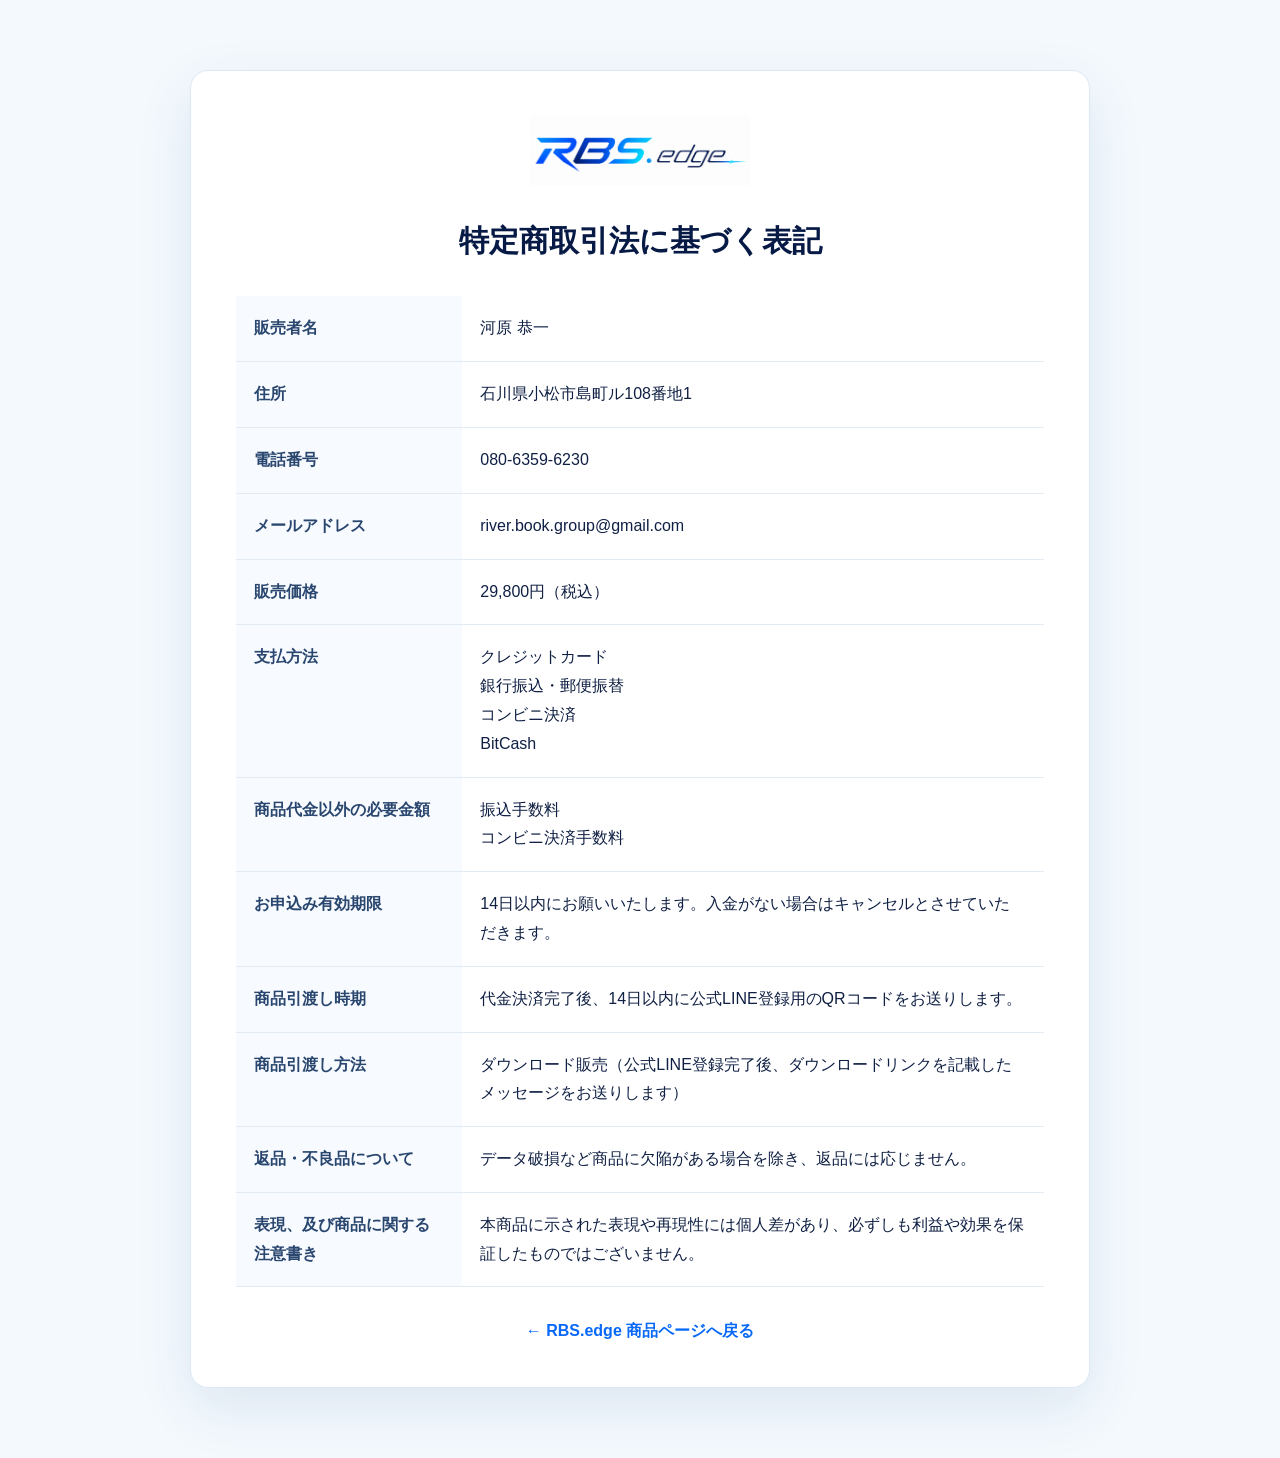
==== legal.html @ 84b14c0c "Add RBS.edge landing page" ====
<!doctype html>
<html lang="ja">
<head>
  <meta charset="UTF-8">
  <meta name="viewport" content="width=device-width, initial-scale=1.0">
  <meta name="robots" content="noindex">
  <title>特定商取引法に基づく表記 | RBS.edge</title>
  <link rel="icon" href="assets/logo.png" type="image/png">
  <link rel="stylesheet" href="styles.css">
  <style>
    .legal-page{min-height:100vh;padding:70px 20px;background:#f4f9fe}
    .legal-wrap{width:min(900px,100%);margin:auto;padding:45px;border:1px solid #dce8f4;border-radius:18px;background:#fff;box-shadow:0 20px 55px rgba(20,65,120,.1)}
    .legal-logo{width:220px;margin:0 auto 35px}
    .legal-wrap h1{margin:0 0 34px;color:#071a46;font-size:30px;text-align:center}
    .legal-table{width:100%;border-collapse:collapse;font-size:16px;line-height:1.8}
    .legal-table th,.legal-table td{padding:18px;border-bottom:1px solid #e2ebf4;text-align:left;vertical-align:top}
    .legal-table th{width:28%;color:#29466f;background:#f7fafe}
    .legal-back{display:flex;justify-content:center;margin-top:34px;color:#0868f7;font-size:16px;font-weight:700}
    @media(max-width:640px){.legal-page{padding:25px 12px}.legal-wrap{padding:28px 15px}.legal-table th,.legal-table td{display:block;width:100%;padding:12px}.legal-table td{padding-bottom:20px}.legal-wrap h1{font-size:23px}}
  </style>
</head>
<body>
  <main class="legal-page">
    <div class="legal-wrap">
      <img class="legal-logo" src="assets/logo.png" alt="RBS.edge">
      <h1>特定商取引法に基づく表記</h1>
      <table class="legal-table">
        <tbody>
          <tr><th>販売者名</th><td>河原 恭一</td></tr>
          <tr><th>住所</th><td>石川県小松市島町ル108番地1</td></tr>
          <tr><th>電話番号</th><td>080-6359-6230</td></tr>
          <tr><th>メールアドレス</th><td><a href="mailto:river.book.group@gmail.com">river.book.group@gmail.com</a></td></tr>
          <tr><th>販売価格</th><td>29,800円（税込）</td></tr>
          <tr><th>支払方法</th><td>クレジットカード<br>銀行振込・郵便振替<br>コンビニ決済<br>BitCash</td></tr>
          <tr><th>商品代金以外の必要金額</th><td>振込手数料<br>コンビニ決済手数料</td></tr>
          <tr><th>お申込み有効期限</th><td>14日以内にお願いいたします。入金がない場合はキャンセルとさせていただきます。</td></tr>
          <tr><th>商品引渡し時期</th><td>代金決済完了後、14日以内に公式LINE登録用のQRコードをお送りします。</td></tr>
          <tr><th>商品引渡し方法</th><td>ダウンロード販売（公式LINE登録完了後、ダウンロードリンクを記載したメッセージをお送りします）</td></tr>
          <tr><th>返品・不良品について</th><td>データ破損など商品に欠陥がある場合を除き、返品には応じません。</td></tr>
          <tr><th>表現、及び商品に関する注意書き</th><td>本商品に示された表現や再現性には個人差があり、必ずしも利益や効果を保証したものではございません。</td></tr>
        </tbody>
      </table>
      <a class="legal-back" href="index.html">← RBS.edge 商品ページへ戻る</a>
    </div>
  </main>
</body>
</html>
---- styles.css ----
:root {
  --blue: #0868f7;
  --blue-dark: #0446d8;
  --cyan: #0ad3e8;
  --navy: #071a46;
  --navy-2: #0b2556;
  --ink: #102044;
  --muted: #64718c;
  --pale: #eef7ff;
  --line: #dce9f6;
  --green: #16c98d;
  --white: #fff;
  --shadow: 0 20px 60px rgba(22, 67, 126, .12);
}

* { box-sizing: border-box; }
html { scroll-behavior: smooth; }
body {
  margin: 0;
  color: var(--ink);
  background: #fff;
  font-family: "Noto Sans JP", "Yu Gothic", "Hiragino Kaku Gothic ProN", Arial, sans-serif;
  -webkit-font-smoothing: antialiased;
}
img { display: block; max-width: 100%; }
a { color: inherit; text-decoration: none; }
svg { fill: none; stroke: currentColor; stroke-linecap: round; stroke-linejoin: round; stroke-width: 1.8; }

.site-header {
  position: absolute;
  z-index: 20;
  top: 0;
  left: 50%;
  width: min(1180px, calc(100% - 48px));
  height: 90px;
  display: flex;
  align-items: center;
  transform: translateX(-50%);
  border-bottom: 1px solid rgba(30, 80, 145, .12);
}
.header-logo img { width: 174px; mix-blend-mode: multiply; }
.header-nav { display: flex; gap: 34px; margin-left: auto; margin-right: 32px; }
.header-nav a { color: #32496e; font-size: 16px; font-weight: 700; letter-spacing: .04em; }
.header-nav a:hover { color: var(--blue); }

.button {
  display: inline-flex;
  align-items: center;
  justify-content: center;
  gap: 18px;
  border-radius: 999px;
  font-weight: 800;
  letter-spacing: .02em;
  transition: transform .2s ease, box-shadow .2s ease, background .2s ease;
}
.button:hover { transform: translateY(-2px); }
.button-small {
  min-width: 128px;
  min-height: 44px;
  padding: 0 22px;
  color: #fff;
  background: linear-gradient(110deg, var(--blue-dark), #0798ff);
  box-shadow: 0 8px 20px rgba(8, 104, 247, .22);
  font-size: 16px;
}
.button-primary {
  color: #fff;
  background: linear-gradient(110deg, #0553ed, #08a8f7);
  box-shadow: 0 16px 36px rgba(5, 99, 239, .28);
}
.button-primary:hover { box-shadow: 0 20px 44px rgba(5, 99, 239, .38); }
.button svg { width: 22px; stroke-width: 2.5; }

.hero {
  position: relative;
  min-height: 920px;
  overflow: hidden;
  display: grid;
  place-items: center;
  padding: 130px 24px 100px;
  background:
    radial-gradient(circle at 18% 18%, rgba(0, 195, 255, .1), transparent 28%),
    radial-gradient(circle at 85% 26%, rgba(0, 109, 255, .11), transparent 30%),
    linear-gradient(145deg, #fff 18%, #f5fbff 62%, #eaf7ff);
}
.hero::before {
  content: "";
  position: absolute;
  inset: auto -10% -220px;
  height: 390px;
  background: #fff;
  border-radius: 50% 50% 0 0;
}
.chart-grid {
  position: absolute;
  inset: 90px 0 0;
  opacity: .32;
  background-image:
    linear-gradient(rgba(36, 129, 229, .08) 1px, transparent 1px),
    linear-gradient(90deg, rgba(36, 129, 229, .08) 1px, transparent 1px);
  background-size: 68px 68px;
  mask-image: linear-gradient(to bottom, transparent, #000 30%, transparent 85%);
}
.hero-chart { position: absolute; left: 0; bottom: 165px; width: 100%; height: 330px; stroke-width: 3; }
.chart-line { stroke: url(#chartLine); }
.chart-area { fill: url(#chartArea); stroke: none; }
.hero-content { position: relative; z-index: 2; width: min(100%, 980px); text-align: center; }
.eyebrow {
  display: inline-flex;
  align-items: center;
  gap: 12px;
  margin-bottom: 19px;
  color: var(--blue);
  font-size: 16px;
  font-weight: 800;
  letter-spacing: .16em;
}
.eyebrow span { width: 34px; height: 2px; background: var(--cyan); }
.hero-logo { width: min(610px, 84vw); margin: 0 auto 20px; mix-blend-mode: multiply; }
.hero h1 {
  margin: 0;
  color: var(--navy);
  font-size: clamp(36px, 5vw, 68px);
  line-height: 1.28;
  letter-spacing: -.055em;
}
.hero h1 span {
  display: block;
  margin-bottom: 10px;
  color: #19447d;
  font-size: .48em;
  letter-spacing: .04em;
}
.hero-lead {
  margin: 25px 0 30px;
  color: #61718d;
  font-size: 20px;
  line-height: 2;
}
.hero-lead strong { display: block; color: #263b61; font-size: 22px; }
.hero-lead i { padding: 0 6px; color: var(--blue); font-style: normal; }
.button-hero { min-width: 390px; min-height: 72px; padding: 0 36px; font-size: 20px; }
.hero-notes { display: flex; justify-content: center; gap: 0; margin-top: 28px; color: #62718c; font-size: 15px; }
.hero-notes span { padding: 0 20px; border-right: 1px solid #cbddec; }
.hero-notes span:last-child { border: 0; }
.hero-notes b { margin-right: 5px; color: var(--blue); }
.scroll-cue {
  position: absolute;
  z-index: 3;
  bottom: 28px;
  left: 50%;
  display: flex;
  flex-direction: column;
  align-items: center;
  gap: 8px;
  transform: translateX(-50%);
  color: #7190b5;
  font-size: 12px;
  letter-spacing: .24em;
}
.scroll-cue i { width: 1px; height: 35px; background: linear-gradient(var(--blue), transparent); }

.section { padding: 110px 24px; }
.section-inner { width: min(1160px, 100%); margin: 0 auto; }
.section-inner.narrow { width: min(1040px, 100%); }
.section-kicker {
  margin: 0 0 14px;
  color: var(--blue);
  font-size: 14px;
  font-weight: 900;
  letter-spacing: .28em;
  text-align: center;
}
.section-kicker::before, .section-kicker::after {
  content: "";
  display: inline-block;
  width: 22px;
  height: 1px;
  margin: 0 11px 4px;
  background: currentColor;
}
.section h2 {
  margin: 0;
  color: var(--navy);
  font-size: clamp(30px, 4vw, 46px);
  line-height: 1.35;
  letter-spacing: -.04em;
  text-align: center;
}
.section-intro {
  max-width: 680px;
  margin: 18px auto 54px;
  color: var(--muted);
  font-size: 18px;
  line-height: 1.9;
  text-align: center;
}
.features-intro { max-width: none; white-space: nowrap; }

.problem-section { background: #fff; }
.problem-list { display: grid; grid-template-columns: repeat(2, 1fr); gap: 16px; }
.problem-card {
  position: relative;
  min-height: 130px;
  overflow: hidden;
  display: flex;
  align-items: center;
  gap: 24px;
  padding: 26px 32px;
  border: 1px solid #e1edf8;
  border-radius: 14px;
  background: #fff;
  box-shadow: 0 10px 35px rgba(14, 69, 130, .06);
}
.problem-number {
  position: absolute;
  top: -9px;
  right: 13px;
  color: #edf5fc;
  font-size: 58px;
  font-weight: 900;
  letter-spacing: -.08em;
}
.problem-icon {
  flex: 0 0 60px;
  display: grid;
  width: 60px;
  height: 60px;
  place-items: center;
  border-radius: 50%;
  color: var(--blue);
  background: #edf7ff;
}
.problem-icon svg { width: 29px; }
.problem-card p { position: relative; margin: 0; color: #60708a; font-size: 17px; line-height: 1.8; }
.problem-card strong { display: block; color: var(--ink); font-size: 19px; }
.solution-line { display: flex; justify-content: center; align-items: center; gap: 13px; margin-top: 55px; font-size: 22px; font-weight: 700; }
.solution-line strong { color: var(--blue); font-size: 28px; font-style: italic; }

.features-section {
  position: relative;
  overflow: hidden;
  background: linear-gradient(180deg, #f2f9ff, #eaf6ff);
}
.features-section::before, .features-section::after {
  content: "";
  position: absolute;
  width: 400px;
  height: 400px;
  border: 1px solid rgba(39, 147, 239, .12);
  border-radius: 50%;
}
.features-section::before { top: -280px; left: -120px; }
.features-section::after { right: -170px; bottom: -300px; }
.feature-grid { position: relative; z-index: 1; display: grid; grid-template-columns: repeat(4, 1fr); gap: 16px; }
.feature-card {
  position: relative;
  min-height: 350px;
  overflow: hidden;
  padding: 36px 27px 30px;
  border: 1px solid rgba(194, 220, 243, .8);
  border-radius: 16px;
  background: rgba(255,255,255,.9);
  box-shadow: var(--shadow);
}
.feature-index { position: absolute; top: 18px; right: 20px; color: #d8eaff; font-size: 34px; font-weight: 900; }
.feature-icon {
  display: grid;
  width: 70px;
  height: 70px;
  margin-bottom: 28px;
  place-items: center;
  border-radius: 20px;
  color: #fff;
  background: linear-gradient(140deg, #0753eb, #18c7f5);
  box-shadow: 0 12px 25px rgba(9, 105, 234, .25);
}
.feature-icon.green { background: linear-gradient(140deg, #08a76f, #23df9f); box-shadow: 0 12px 25px rgba(13, 181, 124, .22); }
.feature-icon svg { width: 33px; }
.feature-card h3 { margin: 0 0 16px; color: var(--navy); font-size: 20px; line-height: 1.55; }
.feature-card h3 em { display: block; color: var(--blue); font-size: 28px; font-style: normal; }
.feature-card p { margin: 0; color: var(--muted); font-size: 16px; line-height: 1.85; }

.results-section {
  position: relative;
  overflow: hidden;
  color: #fff;
  background:
    radial-gradient(circle at 85% 12%, rgba(12, 160, 255, .17), transparent 25%),
    linear-gradient(150deg, #061632, #081f4d 62%, #062b62);
}
.results-section::before {
  content: "";
  position: absolute;
  inset: 0;
  opacity: .12;
  background-image:
    linear-gradient(rgba(255,255,255,.13) 1px, transparent 1px),
    linear-gradient(90deg, rgba(255,255,255,.13) 1px, transparent 1px);
  background-size: 70px 70px;
  mask-image: linear-gradient(to bottom, #000, transparent 85%);
}
.results-section .section-inner { position: relative; z-index: 1; }
.section-kicker.light { color: var(--cyan); }
.results-section h2 { color: #fff; }
.section-intro.light { color: #a8bad8; }
.backtest-panel {
  display: grid;
  grid-template-columns: .8fr 1.2fr;
  min-height: 390px;
  overflow: hidden;
  border: 1px solid rgba(110, 178, 255, .18);
  border-radius: 20px;
  background: rgba(4, 24, 60, .58);
  box-shadow: 0 30px 80px rgba(0,0,0,.25);
}
.backtest-copy { display: flex; flex-direction: column; justify-content: center; padding: 48px; }
.mini-label { color: #6e98d3; font-size: 13px; font-weight: 800; letter-spacing: .25em; }
.backtest-copy h3 { display: flex; align-items: flex-end; gap: 12px; margin: 8px 0 15px; }
.backtest-copy h3 strong {
  color: transparent;
  background: linear-gradient(135deg, #fff, #44dcff);
  -webkit-background-clip: text;
  background-clip: text;
  font-size: clamp(70px, 9vw, 112px);
  line-height: 1;
  letter-spacing: -.08em;
}
.backtest-copy h3 span { padding-bottom: 12px; color: #3fc9f5; font-size: 18px; font-weight: 800; letter-spacing: .18em; }
.backtest-copy p { margin: 0; color: #a9bddd; font-size: 17px; line-height: 1.9; }
.backtest-tags { display: flex; flex-wrap: wrap; gap: 7px; margin-top: 22px; }
.backtest-tags span { padding: 7px 11px; border: 1px solid rgba(72, 177, 240, .25); border-radius: 6px; color: #7ed6f7; font-size: 13px; }
.backtest-visual { position: relative; overflow: hidden; display: flex; align-items: flex-end; padding: 50px 35px 30px; background: linear-gradient(145deg, rgba(8, 53, 112, .45), rgba(7, 30, 71, .1)); }
.backtest-visual::before {
  content: "";
  position: absolute;
  inset: 0;
  opacity: .18;
  background-image:
    linear-gradient(rgba(95, 180, 255, .24) 1px, transparent 1px),
    linear-gradient(90deg, rgba(95, 180, 255, .24) 1px, transparent 1px);
  background-size: 50px 50px;
}
.backtest-visual svg { position: relative; z-index: 1; width: 100%; height: 230px; }
.result-line { fill: none; stroke: #35d2ff; stroke-width: 3; filter: drop-shadow(0 0 7px rgba(53, 210, 255, .5)); }
.result-area { fill: url(#resultArea); stroke: none; }
.chart-stat { position: absolute; z-index: 2; top: 28px; right: 30px; text-align: right; }
.chart-stat small { display: block; color: #7198cb; font-size: 13px; letter-spacing: .12em; }
.chart-stat b { color: #fff; font-size: 20px; }
.timeline { position: absolute; z-index: 2; right: 32px; bottom: 24px; left: 32px; display: flex; align-items: center; color: #7395c6; font-size: 11px; font-weight: 800; letter-spacing: .13em; }
.timeline i { flex: 1; height: 1px; margin: 0 11px; background: #27558a; }
.evidence-grid { display: grid; grid-template-columns: repeat(2, 1fr); gap: 18px; margin-top: 18px; }
.evidence-card { overflow: hidden; margin: 0; border: 1px solid rgba(110, 178, 255, .16); border-radius: 17px; background: rgba(5, 26, 64, .76); }
.evidence-wide { grid-column: 1 / -1; }
.image-wrap { height: 290px; overflow: hidden; background: #0b1730; }
.evidence-wide .image-wrap { height: 450px; }
.image-wrap img { width: 100%; height: 100%; object-fit: cover; }
.image-wrap.image-contain img { object-fit: contain; }
.image-wrap.dark { background: #262c36; }
.evidence-card figcaption { position: relative; display: flex; flex-direction: column; padding: 23px 25px 25px; }
.evidence-card figcaption span { margin-bottom: 7px; color: #45caef; font-size: 12px; font-weight: 900; letter-spacing: .18em; }
.evidence-card figcaption strong { font-size: 20px; }
.evidence-card figcaption small { margin-top: 7px; color: #8299bd; font-size: 14px; }
.evidence-gallery-block { margin-top: 75px; }
.gallery-heading {
  display: flex;
  align-items: flex-end;
  justify-content: space-between;
  gap: 35px;
  margin-bottom: 24px;
  padding-bottom: 20px;
  border-bottom: 1px solid rgba(99, 164, 231, .2);
}
.gallery-heading span {
  display: block;
  margin-bottom: 8px;
  color: #3ed0f6;
  font-size: 12px;
  font-weight: 900;
  letter-spacing: .18em;
}
.gallery-heading h3 { margin: 0; color: #fff; font-size: 28px; }
.gallery-heading p {
  max-width: 430px;
  margin: 0;
  color: #8ea5c8;
  font-size: 14px;
  line-height: 1.8;
  text-align: right;
}
.evidence-gallery { display: grid; grid-template-columns: repeat(2, minmax(0, 1fr)); gap: 18px; }
.gallery-card {
  overflow: hidden;
  border: 1px solid rgba(110, 178, 255, .16);
  border-radius: 16px;
  background: rgba(5, 26, 64, .76);
  transition: transform .2s ease, border-color .2s ease, box-shadow .2s ease;
}
.gallery-card:hover {
  transform: translateY(-3px);
  border-color: rgba(68, 204, 246, .5);
  box-shadow: 0 18px 45px rgba(0, 0, 0, .2);
}
.gallery-image {
  position: relative;
  height: 330px;
  overflow: hidden;
  display: grid;
  place-items: center;
  padding: 16px;
  background: #111b2c;
}
.gallery-image.dark { background: #252b34; }
.gallery-image.voice { height: 270px; background: #eef2f6; }
.gallery-image img { width: 100%; height: 100%; object-fit: contain; }
.zoom-label {
  position: absolute;
  right: 13px;
  bottom: 13px;
  padding: 7px 11px;
  border: 1px solid rgba(255, 255, 255, .25);
  border-radius: 999px;
  color: #fff;
  background: rgba(4, 18, 43, .78);
  font-size: 11px;
  font-weight: 700;
  backdrop-filter: blur(5px);
}
.gallery-card > strong {
  display: block;
  padding: 17px 20px 19px;
  color: #dce9fa;
  font-size: 15px;
}
.result-note { margin: 30px 0 0; color: #7e95b8; font-size: 13px; line-height: 1.7; text-align: center; }

.contents-section { background: #f4faff; }
.delivery-flow {
  display: grid;
  grid-template-columns: 1fr auto 1fr auto 1fr;
  align-items: center;
  gap: 14px;
  margin-bottom: 24px;
}
.delivery-step {
  min-height: 285px;
  padding: 30px 24px;
  border: 1px solid #d7e8f6;
  border-radius: 16px;
  background: #fff;
  box-shadow: 0 15px 40px rgba(20, 73, 130, .08);
  text-align: center;
}
.delivery-step > span {
  color: var(--blue);
  font-size: 13px;
  font-weight: 900;
  letter-spacing: .16em;
}
.delivery-icon {
  display: grid;
  width: 64px;
  height: 64px;
  margin: 20px auto;
  place-items: center;
  border-radius: 50%;
  color: #fff;
  background: linear-gradient(140deg, #0753eb, #18c7f5);
  box-shadow: 0 12px 24px rgba(5, 91, 231, .22);
}
.delivery-icon.line { background: var(--green); box-shadow: 0 12px 24px rgba(17, 192, 133, .22); }
.delivery-icon svg { width: 29px; }
.delivery-step h3 { margin: 0 0 13px; color: var(--navy); font-size: 18px; }
.delivery-step p { margin: 0; color: var(--muted); font-size: 15px; line-height: 1.8; }
.delivery-step p strong { color: var(--ink); }
.delivery-arrow { color: #81aee0; font-size: 25px; font-style: normal; font-weight: 300; }
.delivery-notice {
  display: flex;
  align-items: center;
  gap: 18px;
  margin-bottom: 90px;
  padding: 18px 22px;
  border: 1px solid #f0dfad;
  border-radius: 10px;
  color: #785e21;
  background: #fffaf0;
  font-size: 15px;
  line-height: 1.7;
}
.delivery-notice strong { flex: 0 0 auto; color: #a2740c; }
.package-kicker { margin-top: 0; }
.package-heading { font-size: clamp(28px, 3.5vw, 40px) !important; }
.package-grid { display: grid; grid-template-columns: repeat(3, 1fr); gap: 18px; }
.package-card {
  position: relative;
  min-height: 340px;
  overflow: hidden;
  padding: 38px 30px;
  border: 1px solid #dbeaf7;
  border-radius: 16px;
  background: #fff;
  box-shadow: 0 15px 40px rgba(20, 73, 130, .08);
  text-align: center;
}
.package-num { position: absolute; top: 15px; left: 18px; color: #dbeeff; font-size: 44px; font-weight: 900; letter-spacing: -.08em; }
.package-icon {
  position: relative;
  display: grid;
  width: 74px;
  height: 74px;
  margin: 15px auto 27px;
  place-items: center;
  border-radius: 50%;
  color: #fff;
  background: var(--blue);
  box-shadow: 0 12px 24px rgba(5, 91, 231, .24);
}
.package-icon.navy { background: var(--navy); }
.package-icon.line { background: var(--green); box-shadow: 0 12px 24px rgba(17, 192, 133, .22); }
.package-icon svg { width: 35px; }
.package-card h3 { margin: 0 0 14px; color: var(--navy); font-size: 19px; line-height: 1.6; }
.package-card p { margin: 0; color: var(--muted); font-size: 16px; line-height: 1.8; }

.message-section {
  position: relative;
  overflow: hidden;
  background:
    radial-gradient(circle at 90% 10%, rgba(26, 169, 255, .14), transparent 25%),
    linear-gradient(145deg, #061632, #082554);
}
.message-section::before {
  content: "";
  position: absolute;
  top: -180px;
  left: -120px;
  width: 420px;
  height: 420px;
  border: 1px solid rgba(75, 179, 255, .12);
  border-radius: 50%;
}
.message-section .section-inner { position: relative; z-index: 1; }
.message-section h2 { color: #fff; }
.message-card {
  position: relative;
  overflow: hidden;
  padding: 58px 64px 44px;
  border: 1px solid rgba(126, 193, 255, .18);
  border-radius: 20px;
  background: rgba(4, 21, 52, .72);
  box-shadow: 0 30px 80px rgba(0, 0, 0, .22);
}
.message-card::before {
  content: "“";
  position: absolute;
  top: -52px;
  right: 35px;
  color: rgba(49, 181, 255, .09);
  font-family: Georgia, serif;
  font-size: 220px;
  line-height: 1;
}
.message-heading {
  position: relative;
  margin-bottom: 38px;
  padding-bottom: 33px;
  border-bottom: 1px solid rgba(132, 183, 235, .17);
}
.message-heading span {
  display: block;
  margin-bottom: 12px;
  color: #3ed0f6;
  font-size: 12px;
  font-weight: 900;
  letter-spacing: .23em;
}
.message-heading strong {
  color: #fff;
  font-size: clamp(25px, 3.4vw, 39px);
  line-height: 1.55;
  letter-spacing: -.035em;
}
.message-body {
  column-count: 2;
  column-gap: 48px;
}
.message-body p {
  break-inside: avoid;
  margin: 0 0 22px;
  color: #b4c5df;
  font-size: 16px;
  line-height: 2.05;
}
.message-body strong { color: #fff; font-weight: 800; }
.message-sign {
  display: flex;
  align-items: center;
  justify-content: flex-end;
  gap: 16px;
  margin-top: 18px;
  padding-top: 25px;
  border-top: 1px solid rgba(132, 183, 235, .17);
  color: #7894bd;
  font-size: 13px;
}
.message-sign img { width: 155px; border-radius: 3px; }
.message-disclaimer {
  max-width: 850px;
  margin: 20px auto 0;
  color: #7189ac;
  font-size: 12px;
  line-height: 1.8;
  text-align: center;
}

.faq-section { background: #fff; }
.faq-list { display: grid; gap: 13px; }
.faq-item {
  overflow: hidden;
  border: 1px solid #dce9f5;
  border-radius: 14px;
  background: #fff;
  box-shadow: 0 10px 32px rgba(21, 71, 127, .06);
}
.faq-item summary {
  display: grid;
  grid-template-columns: 42px 1fr 22px;
  align-items: center;
  gap: 15px;
  min-height: 82px;
  padding: 18px 24px;
  cursor: pointer;
  list-style: none;
}
.faq-item summary::-webkit-details-marker { display: none; }
.faq-mark {
  display: grid;
  width: 42px;
  height: 42px;
  place-items: center;
  border-radius: 50%;
  color: #fff;
  background: linear-gradient(140deg, #0753eb, #18c7f5);
  font-family: Arial, sans-serif;
  font-size: 17px;
  font-weight: 900;
}
.faq-item summary strong { color: var(--navy); font-size: 18px; line-height: 1.6; }
.faq-item summary i {
  position: relative;
  width: 20px;
  height: 20px;
}
.faq-item summary i::before,
.faq-item summary i::after {
  content: "";
  position: absolute;
  top: 50%;
  left: 50%;
  width: 14px;
  height: 2px;
  border-radius: 2px;
  background: var(--blue);
  transform: translate(-50%, -50%);
  transition: transform .2s ease;
}
.faq-item summary i::after { transform: translate(-50%, -50%) rotate(90deg); }
.faq-item[open] summary i::after { transform: translate(-50%, -50%) rotate(0); }
.faq-item[open] summary { background: #f6fbff; }
.faq-answer {
  display: grid;
  grid-template-columns: 42px 1fr;
  gap: 15px;
  padding: 22px 24px 25px;
  border-top: 1px solid #e5eef7;
  background: #fbfdff;
}
.faq-answer .faq-mark { color: var(--blue); background: #e7f4ff; }
.faq-answer p { margin: 5px 0 0; color: #5e6e88; font-size: 16px; line-height: 1.9; }

.requirements-section { background: #edf7ff; }
.requirements-card {
  display: grid;
  grid-template-columns: repeat(5, 1fr);
  overflow: hidden;
  border: 1px solid #d2e5f5;
  border-radius: 18px;
  background: #fff;
  box-shadow: 0 18px 50px rgba(20, 73, 130, .1);
}
.requirement-item {
  min-height: 230px;
  padding: 30px 18px;
  border-right: 1px solid #e1edf7;
  text-align: center;
}
.requirement-item:last-child { border-right: 0; }
.requirement-icon {
  display: grid;
  width: 58px;
  height: 58px;
  margin: 0 auto 21px;
  place-items: center;
  border-radius: 17px;
  color: #fff;
  background: linear-gradient(140deg, #0753eb, #18c7f5);
  box-shadow: 0 10px 22px rgba(5, 91, 231, .2);
}
.requirement-icon svg { width: 28px; }
.requirement-item > span {
  display: block;
  margin-bottom: 10px;
  color: var(--blue);
  font-size: 13px;
  font-weight: 900;
  letter-spacing: .12em;
}
.requirement-item strong { color: var(--navy); font-size: 18px; line-height: 1.65; }
.requirement-item small { color: #6d7d96; font-size: 14px; font-weight: 500; }

.price-section { position: relative; overflow: hidden; padding-top: 145px; background: linear-gradient(180deg, #edf8ff, #fff); }
.price-wave {
  position: absolute;
  top: -260px;
  left: -5%;
  width: 110%;
  height: 390px;
  border-radius: 0 0 50% 50%;
  background: #fff;
}
.price-card {
  position: relative;
  max-width: 660px;
  margin: 50px auto 0;
  padding: 48px 54px 44px;
  border: 1px solid #cfe4f6;
  border-radius: 22px;
  background: #fff;
  box-shadow: 0 26px 70px rgba(19, 79, 145, .16);
  text-align: center;
}
.price-card::before {
  content: "";
  position: absolute;
  top: 0;
  right: 0;
  left: 0;
  height: 5px;
  border-radius: 22px 22px 0 0;
  background: linear-gradient(90deg, var(--blue), var(--cyan));
}
.price-badge {
  position: absolute;
  top: -16px;
  left: 50%;
  padding: 8px 22px;
  transform: translateX(-50%);
  border-radius: 999px;
  color: #fff;
  background: var(--navy);
  font-size: 14px;
  font-weight: 800;
}
.price-card > img { width: 250px; margin: 0 auto 17px; mix-blend-mode: multiply; }
.price-label { margin: 0; color: #657591; font-size: 16px; }
.price { display: flex; align-items: flex-end; justify-content: center; margin: 12px 0 25px; color: var(--navy); }
.price small { margin: 0 9px 15px 0; font-size: 14px; }
.price strong { font-size: 72px; line-height: 1; letter-spacing: -.07em; }
.price span { margin: 0 0 8px 6px; font-size: 20px; font-weight: 900; }
.included-list { display: flex; justify-content: center; gap: 19px; margin-bottom: 28px; color: #52627e; font-size: 14px; }
.included-list i { color: var(--blue); font-style: normal; font-weight: 900; }
.button-price { width: 100%; min-height: 70px; font-size: 20px; }
.payment-note { margin: 14px 0 0; color: #8491a7; font-size: 13px; }

.site-footer { padding: 70px 24px 30px; color: #94a7c6; background: #061735; }
.footer-inner { width: min(1100px, 100%); margin: 0 auto; }
.footer-inner > img { width: 190px; margin-bottom: 34px; border-radius: 4px; }
.footer-copy { padding: 25px 28px; border: 1px solid rgba(129, 163, 211, .14); border-radius: 10px; background: rgba(255,255,255,.025); }
.footer-copy h2 { margin: 0 0 12px; color: #d3def0; font-size: 16px; }
.footer-copy p { margin: 0; font-size: 13px; line-height: 1.9; }
.footer-links { display: flex; gap: 30px; margin-top: 28px; font-size: 14px; }
.footer-links a:hover { color: #fff; }
.copyright { margin: 50px 0 0; padding-top: 22px; border-top: 1px solid rgba(255,255,255,.08); font-size: 12px; text-align: center; }
.mobile-cta { display: none; }

.reveal { opacity: 1; transform: none; transition: opacity .65s ease, transform .65s ease; }
.reveal.is-visible { opacity: 1; transform: none; }

@media (max-width: 900px) {
  .header-nav { display: none; }
  .site-header { width: calc(100% - 32px); }
  .site-header .button-small { margin-left: auto; }
  .feature-grid { grid-template-columns: repeat(2, 1fr); }
  .feature-card { min-height: 320px; }
  .backtest-panel { grid-template-columns: 1fr; }
  .backtest-copy { padding: 40px; }
  .backtest-visual { min-height: 320px; }
  .evidence-wide .image-wrap { height: 360px; }
}

@media (max-width: 640px) {
  body { padding-bottom: 68px; }
  .site-header { height: 70px; }
  .header-logo img { width: 140px; }
  .site-header .button-small { display: none; }
  .hero { min-height: 790px; padding: 110px 19px 90px; }
  .hero-logo { width: 92vw; margin-bottom: 17px; }
  .eyebrow { font-size: 12px; letter-spacing: .12em; }
  .hero h1 { font-size: 34px; line-height: 1.33; }
  .hero h1 span { font-size: .46em; line-height: 1.65; }
  .hero-lead { margin: 20px 0 25px; font-size: 16px; line-height: 1.8; }
  .hero-lead strong { font-size: 17px; }
  .button-hero { width: 100%; min-width: 0; min-height: 64px; padding: 0 22px; font-size: 18px; }
  .hero-notes { flex-wrap: wrap; gap: 7px 0; }
  .hero-notes span { padding: 0 10px; font-size: 12px; }
  .section { padding: 82px 18px; }
  .section h2 { font-size: 29px; }
  .section-intro { margin-bottom: 38px; font-size: 16px; }
  .features-intro { white-space: normal; }
  .problem-list, .feature-grid, .package-grid, .evidence-grid, .delivery-flow { grid-template-columns: 1fr; }
  .problem-card { min-height: 112px; padding: 22px 20px; gap: 17px; }
  .problem-icon { flex-basis: 52px; width: 52px; height: 52px; }
  .problem-card p { font-size: 15px; }
  .problem-card strong { font-size: 17px; }
  .solution-line { flex-wrap: wrap; gap: 4px 8px; margin-top: 38px; font-size: 18px; text-align: center; }
  .solution-line strong { font-size: 23px; }
  .feature-card { min-height: 0; padding: 29px 25px; }
  .feature-icon { width: 60px; height: 60px; margin-bottom: 22px; }
  .feature-card h3 em { display: inline; margin-right: 4px; font-size: 23px; }
  .backtest-copy { padding: 32px 25px; }
  .backtest-copy h3 strong { font-size: 82px; }
  .backtest-visual { min-height: 270px; padding: 30px 18px 25px; }
  .backtest-visual svg { height: 200px; }
  .evidence-wide { grid-column: auto; }
  .evidence-wide .image-wrap, .image-wrap { height: 230px; }
  .evidence-wide .image-wrap img { object-position: 65% center; }
  .evidence-gallery-block { margin-top: 58px; }
  .gallery-heading { align-items: flex-start; flex-direction: column; gap: 12px; }
  .gallery-heading h3 { font-size: 24px; }
  .gallery-heading p { font-size: 13px; text-align: left; }
  .evidence-gallery { grid-template-columns: 1fr; }
  .gallery-image { height: 280px; }
  .gallery-image.voice { height: 245px; }
  .gallery-card > strong { font-size: 14px; }
  .package-card { min-height: 0; padding: 34px 25px; }
  .delivery-step { min-height: 0; padding: 28px 22px; }
  .delivery-arrow { transform: rotate(90deg); text-align: center; }
  .delivery-notice { flex-direction: column; align-items: flex-start; gap: 5px; margin-bottom: 70px; }
  .message-card { padding: 38px 22px 28px; }
  .message-heading { margin-bottom: 28px; padding-bottom: 25px; }
  .message-heading strong { font-size: 24px; }
  .message-body { column-count: 1; }
  .message-body p { margin-bottom: 18px; font-size: 15px; line-height: 1.95; }
  .message-sign { flex-direction: column; align-items: flex-end; gap: 8px; }
  .message-sign img { width: 140px; }
  .faq-item summary { grid-template-columns: 36px 1fr 18px; gap: 11px; min-height: 74px; padding: 15px 14px; }
  .faq-mark { width: 36px; height: 36px; font-size: 15px; }
  .faq-item summary strong { font-size: 16px; }
  .faq-answer { grid-template-columns: 36px 1fr; gap: 11px; padding: 18px 14px 20px; }
  .faq-answer p { margin-top: 2px; font-size: 15px; }
  .requirements-card { grid-template-columns: 1fr; }
  .requirement-item {
    display: grid;
    grid-template-columns: 54px 72px 1fr;
    align-items: center;
    gap: 13px;
    min-height: 0;
    padding: 17px 18px;
    border-right: 0;
    border-bottom: 1px solid #e1edf7;
    text-align: left;
  }
  .requirement-item:last-child { border-bottom: 0; }
  .requirement-icon { width: 50px; height: 50px; margin: 0; border-radius: 14px; }
  .requirement-icon svg { width: 24px; }
  .requirement-item > span { margin: 0; font-size: 12px; }
  .requirement-item strong { font-size: 16px; }
  .price-section { padding-top: 105px; }
  .price-card { padding: 44px 19px 34px; }
  .price-card > img { width: 210px; }
  .price strong { font-size: 56px; }
  .included-list { flex-direction: column; gap: 8px; }
  .button-price { min-height: 64px; font-size: 18px; }
  .footer-links { flex-direction: column; gap: 14px; }
  .mobile-cta {
    position: fixed;
    z-index: 50;
    right: 0;
    bottom: 0;
    left: 0;
    display: flex;
    align-items: center;
    gap: 12px;
    padding: 9px 13px;
    border-top: 1px solid #d4e5f2;
    background: rgba(255,255,255,.96);
    box-shadow: 0 -8px 25px rgba(15, 53, 99, .12);
    backdrop-filter: blur(8px);
  }
  .mobile-cta div { flex: 1; }
  .mobile-cta small { display: block; color: #78869c; font-size: 11px; }
  .mobile-cta strong { color: var(--navy); font-size: 17px; }
  .mobile-cta .button { min-width: 145px; min-height: 48px; font-size: 16px; }
}

@media (prefers-reduced-motion: reduce) {
  html { scroll-behavior: auto; }
  *, *::before, *::after { transition-duration: .01ms !important; animation-duration: .01ms !important; }
  .reveal { opacity: 1; transform: none; }
}
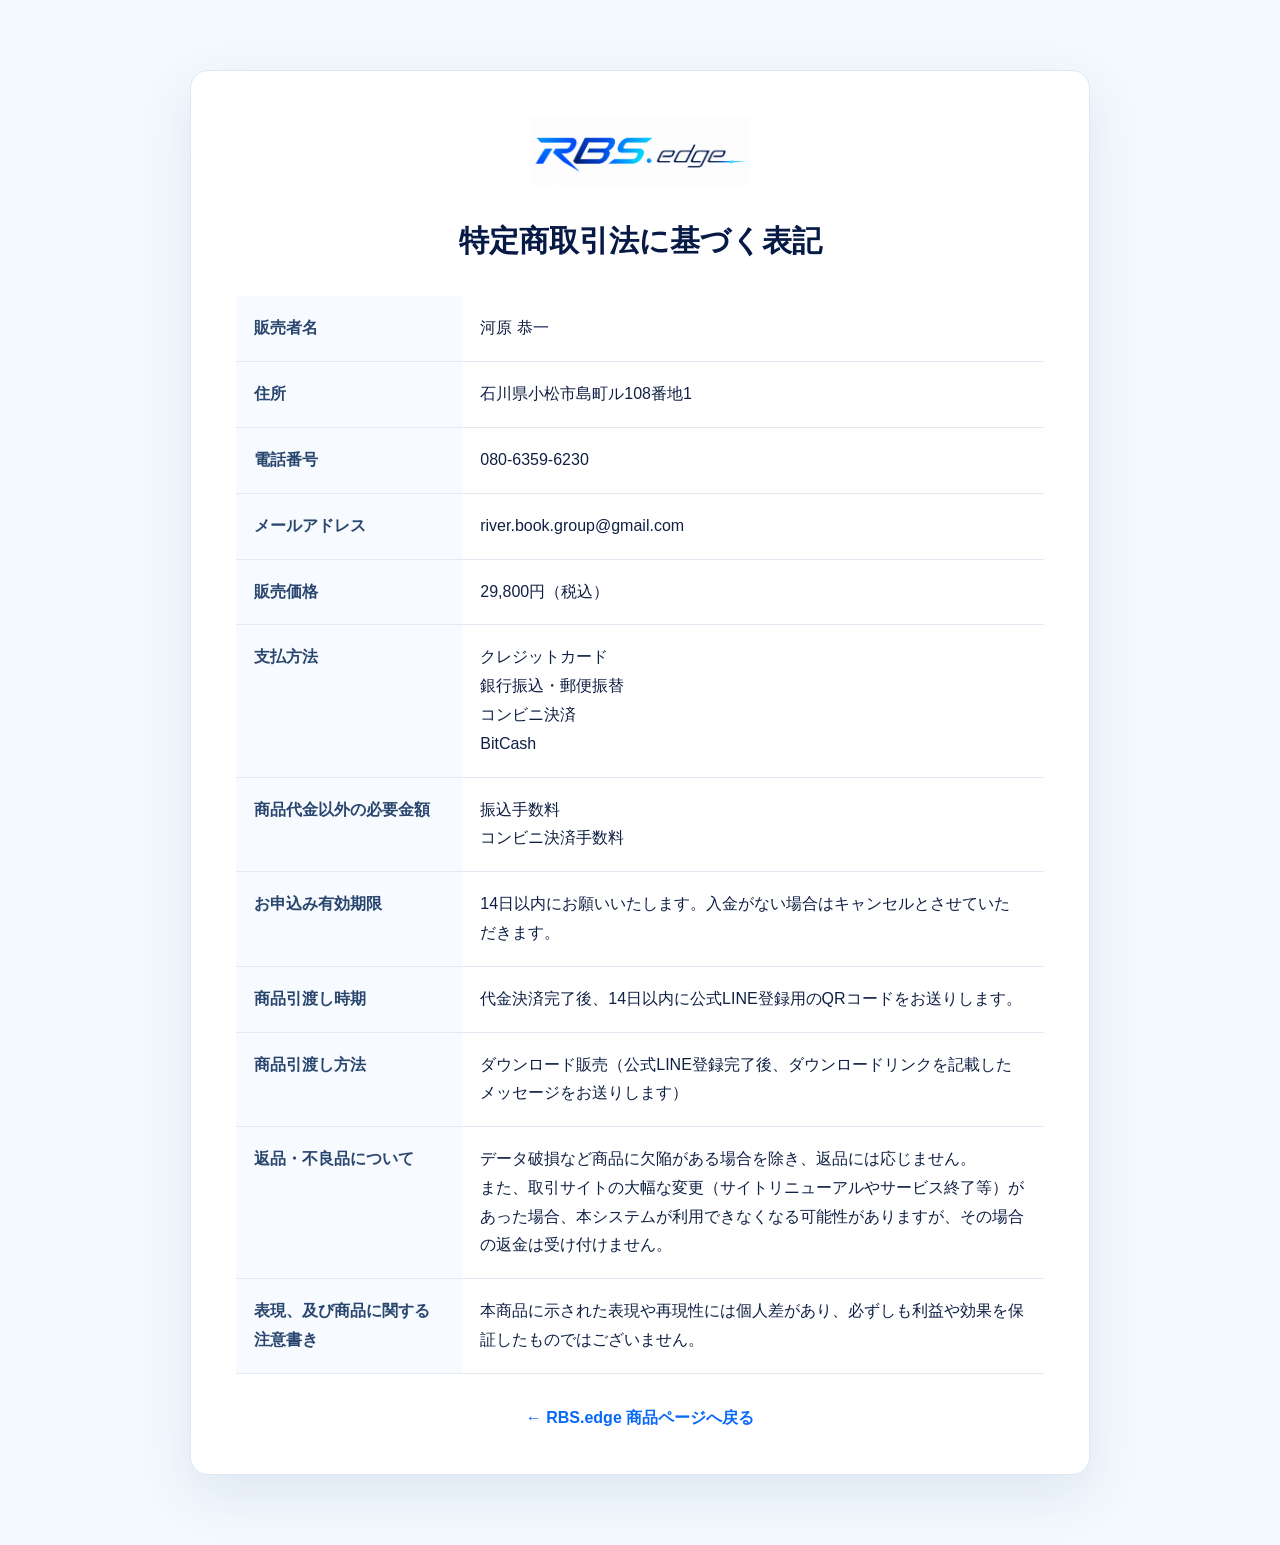
==== commit 3046297b: "Update legal refund terms" ====
--- a/legal.html
+++ b/legal.html
@@ -36,7 +36,7 @@
           <tr><th>お申込み有効期限</th><td>14日以内にお願いいたします。入金がない場合はキャンセルとさせていただきます。</td></tr>
           <tr><th>商品引渡し時期</th><td>代金決済完了後、14日以内に公式LINE登録用のQRコードをお送りします。</td></tr>
           <tr><th>商品引渡し方法</th><td>ダウンロード販売（公式LINE登録完了後、ダウンロードリンクを記載したメッセージをお送りします）</td></tr>
-          <tr><th>返品・不良品について</th><td>データ破損など商品に欠陥がある場合を除き、返品には応じません。</td></tr>
+          <tr><th>返品・不良品について</th><td>データ破損など商品に欠陥がある場合を除き、返品には応じません。<br>また、取引サイトの大幅な変更（サイトリニューアルやサービス終了等）があった場合、本システムが利用できなくなる可能性がありますが、その場合の返金は受け付けません。</td></tr>
           <tr><th>表現、及び商品に関する注意書き</th><td>本商品に示された表現や再現性には個人差があり、必ずしも利益や効果を保証したものではございません。</td></tr>
         </tbody>
       </table>
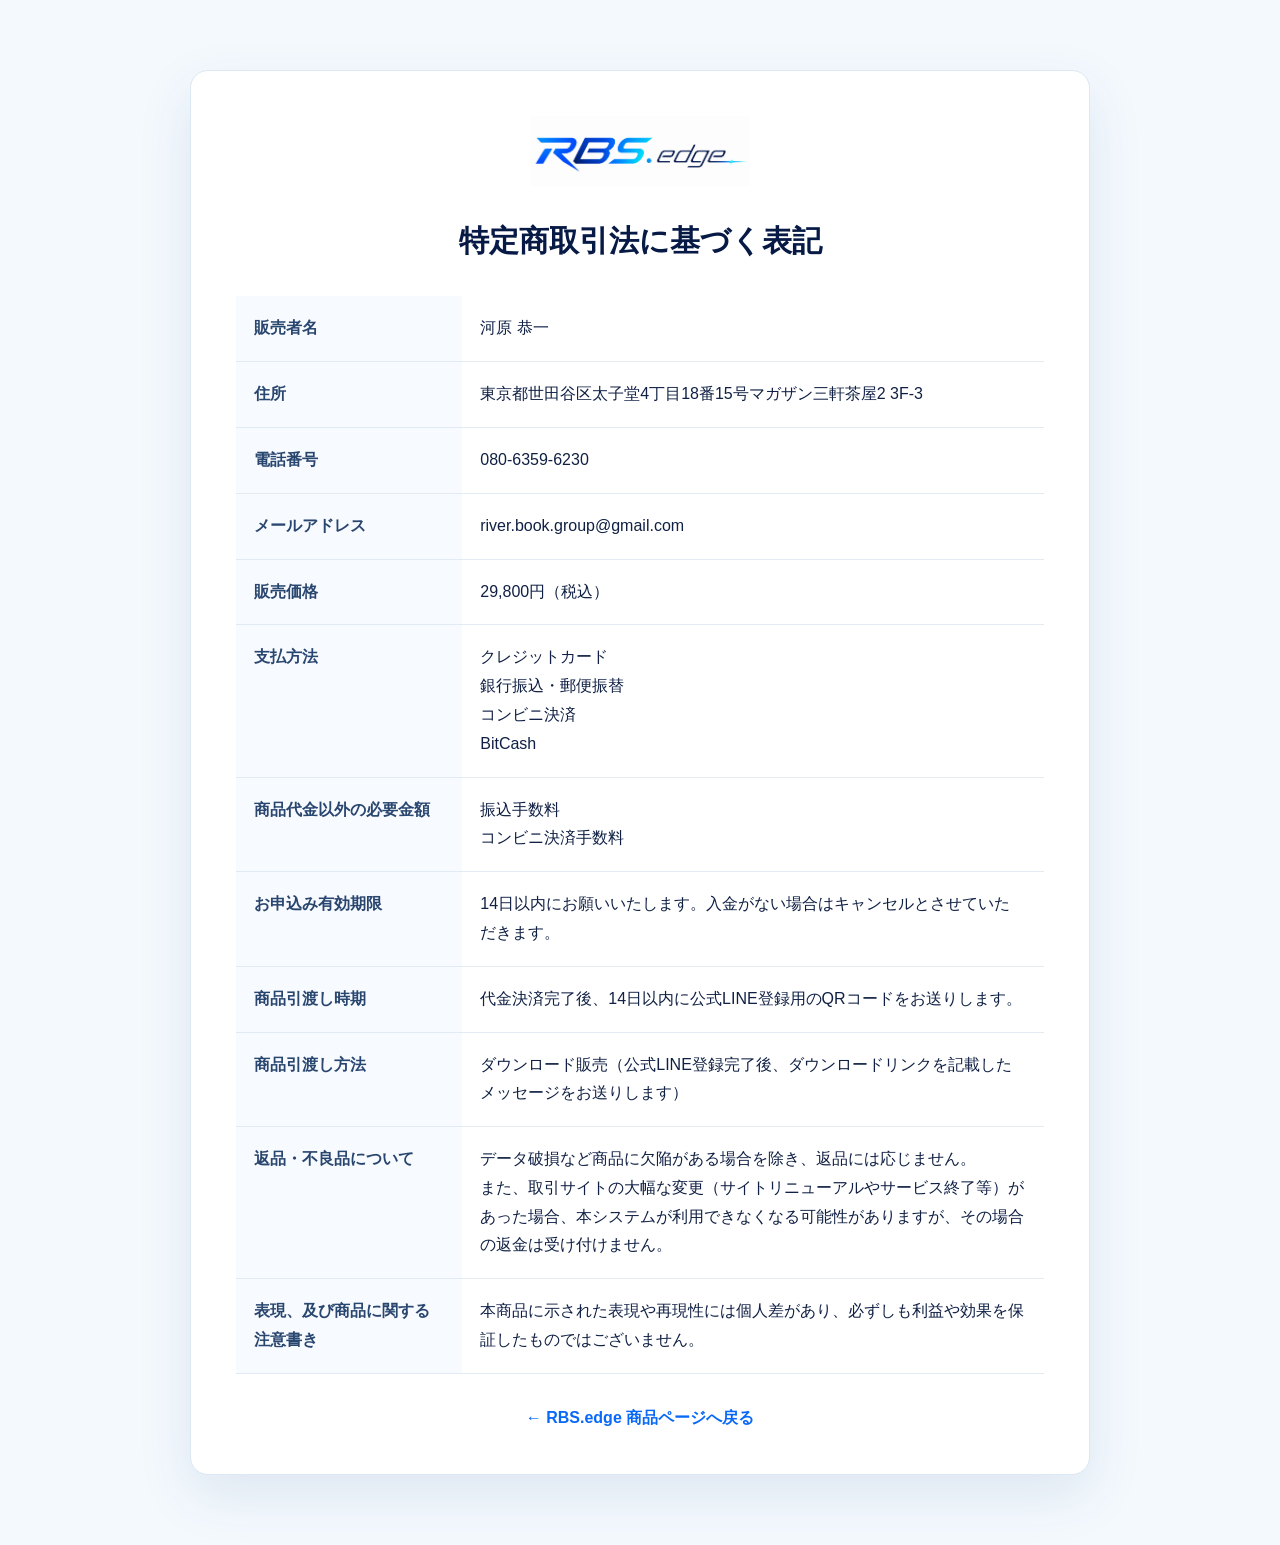
==== commit ce3142b0: "Update seller address" ====
--- a/legal.html
+++ b/legal.html
@@ -27,7 +27,8 @@
       <table class="legal-table">
         <tbody>
           <tr><th>販売者名</th><td>河原 恭一</td></tr>
-          <tr><th>住所</th><td>石川県小松市島町ル108番地1</td></tr>
+          <tr><th>住所</th><td>東京都世田谷区太子堂4丁目18番15号マガザン三軒茶屋2 3F-3</td></tr>
+          <!-- <tr><th>住所</th><td>石川県小松市島町ル108番地1</td></tr> -->
           <tr><th>電話番号</th><td>080-6359-6230</td></tr>
           <tr><th>メールアドレス</th><td><a href="mailto:river.book.group@gmail.com">river.book.group@gmail.com</a></td></tr>
           <tr><th>販売価格</th><td>29,800円（税込）</td></tr>
--- a/styles.css
+++ b/styles.css
@@ -349,6 +349,71 @@
 .chart-stat b { color: #fff; font-size: 20px; }
 .timeline { position: absolute; z-index: 2; right: 32px; bottom: 24px; left: 32px; display: flex; align-items: center; color: #7395c6; font-size: 11px; font-weight: 800; letter-spacing: .13em; }
 .timeline i { flex: 1; height: 1px; margin: 0 11px; background: #27558a; }
+.backtest-results {
+  grid-column: 1 / -1;
+  display: grid;
+  grid-template-columns: 230px 1fr;
+  align-items: center;
+  gap: 30px;
+  padding: 27px 34px;
+  border-top: 1px solid rgba(110, 178, 255, .16);
+  background: rgba(2, 17, 44, .5);
+}
+.backtest-results-heading span {
+  display: block;
+  margin-bottom: 7px;
+  color: #42cef4;
+  font-size: 10px;
+  font-weight: 900;
+  letter-spacing: .17em;
+}
+.backtest-results-heading strong { color: #fff; font-size: 19px; }
+.backtest-results-heading b {
+  display: inline-flex;
+  align-items: baseline;
+  gap: 4px;
+  margin-top: 12px;
+  padding: 7px 11px;
+  border: 1px solid rgba(63, 210, 245, .4);
+  border-radius: 7px;
+  color: #d8f8ff;
+  background: rgba(18, 169, 219, .12);
+  font-size: 12px;
+  line-height: 1;
+}
+.backtest-results-heading b em {
+  color: #55dcff;
+  font-size: 18px;
+  font-style: normal;
+}
+.backtest-metrics {
+  display: grid;
+  grid-template-columns: repeat(4, 1fr);
+  margin: 0;
+}
+.backtest-metrics > div {
+  padding: 5px 22px;
+  border-left: 1px solid rgba(110, 178, 255, .17);
+}
+.backtest-metrics dt {
+  margin-bottom: 5px;
+  color: #7f9cc4;
+  font-size: 12px;
+  font-weight: 700;
+}
+.backtest-metrics dd {
+  margin: 0;
+  color: #fff;
+  font-family: Arial, sans-serif;
+  font-size: 26px;
+  font-weight: 800;
+  letter-spacing: -.025em;
+}
+.backtest-metrics dd small {
+  margin-left: 3px;
+  color: #5fcff2;
+  font-size: 13px;
+}
 .evidence-grid { display: grid; grid-template-columns: repeat(2, 1fr); gap: 18px; margin-top: 18px; }
 .evidence-card { overflow: hidden; margin: 0; border: 1px solid rgba(110, 178, 255, .16); border-radius: 17px; background: rgba(5, 26, 64, .76); }
 .evidence-wide { grid-column: 1 / -1; }
@@ -361,6 +426,16 @@
 .evidence-card figcaption span { margin-bottom: 7px; color: #45caef; font-size: 12px; font-weight: 900; letter-spacing: .18em; }
 .evidence-card figcaption strong { font-size: 20px; }
 .evidence-card figcaption small { margin-top: 7px; color: #8299bd; font-size: 14px; }
+.operation-grid { grid-template-columns: 1fr; margin-top: 18px; }
+.operation-card .operation-image {
+  position: relative;
+  height: auto;
+  aspect-ratio: auto;
+  display: block;
+  padding: 0;
+  background: #050b15;
+}
+.operation-card .operation-image img { display: block; width: 100%; height: auto; object-fit: contain; }
 .evidence-gallery-block { margin-top: 75px; }
 .gallery-heading {
   display: flex;
@@ -830,9 +905,15 @@
   .backtest-copy h3 strong { font-size: 82px; }
   .backtest-visual { min-height: 270px; padding: 30px 18px 25px; }
   .backtest-visual svg { height: 200px; }
+  .backtest-results { grid-template-columns: 1fr; gap: 20px; padding: 26px 20px; }
+  .backtest-metrics { grid-template-columns: repeat(2, 1fr); gap: 0; }
+  .backtest-metrics > div { padding: 12px 10px; border-left: 0; border-top: 1px solid rgba(110, 178, 255, .17); }
+  .backtest-metrics > div:nth-child(even) { border-left: 1px solid rgba(110, 178, 255, .17); }
+  .backtest-metrics dd { font-size: 23px; }
   .evidence-wide { grid-column: auto; }
   .evidence-wide .image-wrap, .image-wrap { height: 230px; }
   .evidence-wide .image-wrap img { object-position: 65% center; }
+  .operation-card .operation-image { height: auto; aspect-ratio: auto; }
   .evidence-gallery-block { margin-top: 58px; }
   .gallery-heading { align-items: flex-start; flex-direction: column; gap: 12px; }
   .gallery-heading h3 { font-size: 24px; }
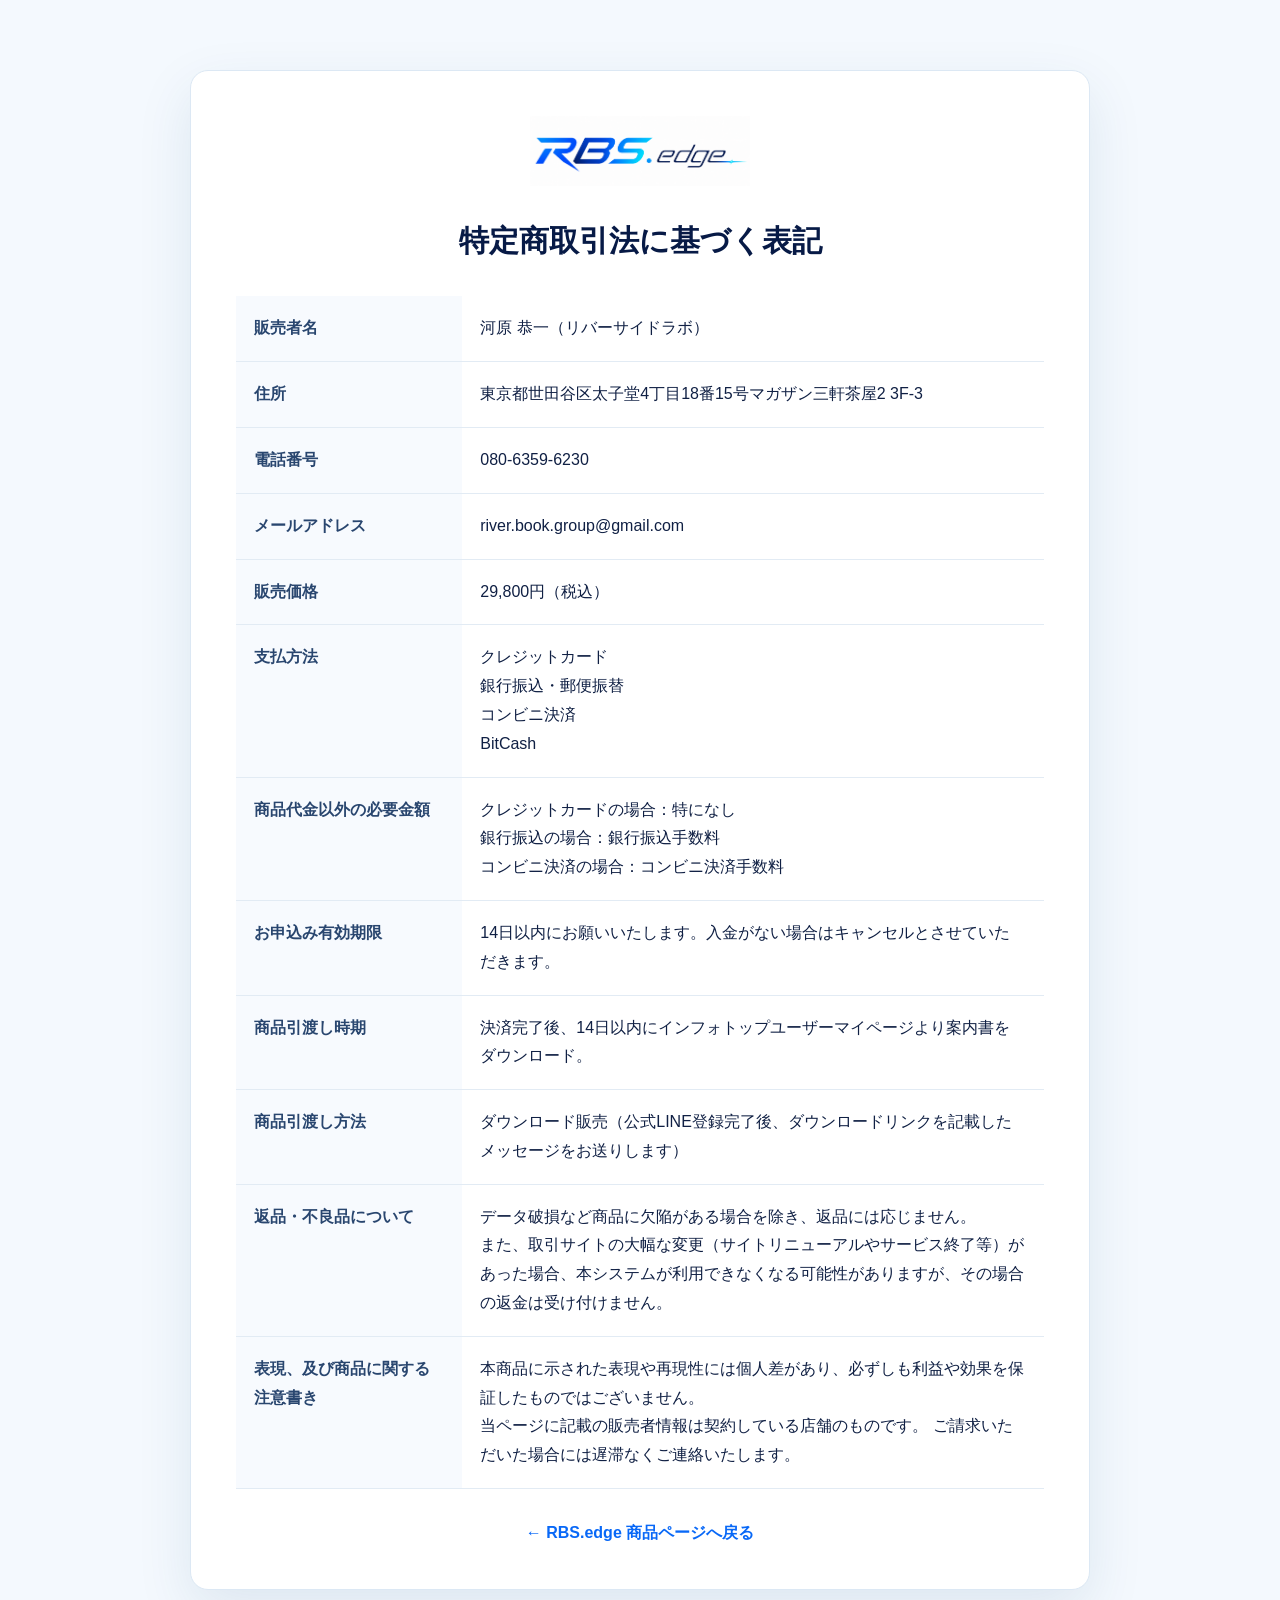
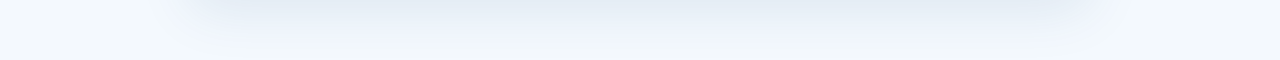
==== commit c65245ec: "コンテンツとエントリーロジック説明を更新" ====
--- a/legal.html
+++ b/legal.html
@@ -26,19 +26,20 @@
       <h1>特定商取引法に基づく表記</h1>
       <table class="legal-table">
         <tbody>
-          <tr><th>販売者名</th><td>河原 恭一</td></tr>
+          <tr><th>販売者名</th><td>河原 恭一（リバーサイドラボ）</td></tr>
           <tr><th>住所</th><td>東京都世田谷区太子堂4丁目18番15号マガザン三軒茶屋2 3F-3</td></tr>
           <!-- <tr><th>住所</th><td>石川県小松市島町ル108番地1</td></tr> -->
           <tr><th>電話番号</th><td>080-6359-6230</td></tr>
           <tr><th>メールアドレス</th><td><a href="mailto:river.book.group@gmail.com">river.book.group@gmail.com</a></td></tr>
           <tr><th>販売価格</th><td>29,800円（税込）</td></tr>
           <tr><th>支払方法</th><td>クレジットカード<br>銀行振込・郵便振替<br>コンビニ決済<br>BitCash</td></tr>
-          <tr><th>商品代金以外の必要金額</th><td>振込手数料<br>コンビニ決済手数料</td></tr>
+          <tr><th>商品代金以外の必要金額</th><td>クレジットカードの場合：特になし<br>銀行振込の場合：銀行振込手数料<br>コンビニ決済の場合：コンビニ決済手数料</td></tr>
           <tr><th>お申込み有効期限</th><td>14日以内にお願いいたします。入金がない場合はキャンセルとさせていただきます。</td></tr>
-          <tr><th>商品引渡し時期</th><td>代金決済完了後、14日以内に公式LINE登録用のQRコードをお送りします。</td></tr>
+          <tr><th>商品引渡し時期</th><td>決済完了後、14日以内にインフォトップユーザーマイページより案内書をダウンロード。</td></tr>
           <tr><th>商品引渡し方法</th><td>ダウンロード販売（公式LINE登録完了後、ダウンロードリンクを記載したメッセージをお送りします）</td></tr>
           <tr><th>返品・不良品について</th><td>データ破損など商品に欠陥がある場合を除き、返品には応じません。<br>また、取引サイトの大幅な変更（サイトリニューアルやサービス終了等）があった場合、本システムが利用できなくなる可能性がありますが、その場合の返金は受け付けません。</td></tr>
-          <tr><th>表現、及び商品に関する注意書き</th><td>本商品に示された表現や再現性には個人差があり、必ずしも利益や効果を保証したものではございません。</td></tr>
+          <tr><th>表現、及び商品に関する注意書き</th><td>本商品に示された表現や再現性には個人差があり、必ずしも利益や効果を保証したものではございません。<br>当ページに記載の販売者情報は契約している店舗のものです。
+ご請求いただいた場合には遅滞なくご連絡いたします。</td></tr>
         </tbody>
       </table>
       <a class="legal-back" href="index.html">← RBS.edge 商品ページへ戻る</a>
--- a/styles.css
+++ b/styles.css
@@ -280,6 +280,165 @@
 .feature-card h3 { margin: 0 0 16px; color: var(--navy); font-size: 20px; line-height: 1.55; }
 .feature-card h3 em { display: block; color: var(--blue); font-size: 28px; font-style: normal; }
 .feature-card p { margin: 0; color: var(--muted); font-size: 16px; line-height: 1.85; }
+
+.logic-section {
+  position: relative;
+  overflow: hidden;
+  background: #fff;
+}
+.logic-section::before {
+  content: "";
+  position: absolute;
+  top: 95px;
+  left: 50%;
+  width: min(1040px, 90%);
+  height: 1px;
+  transform: translateX(-50%);
+  background: linear-gradient(90deg, transparent, #d5e9f8, transparent);
+}
+.logic-flow {
+  display: grid;
+  grid-template-columns: 1fr 52px 1fr 52px 1fr;
+  align-items: center;
+  gap: 0;
+}
+.logic-card {
+  position: relative;
+  min-height: 370px;
+  overflow: hidden;
+  padding: 38px 30px 32px;
+  border: 1px solid #dceaf6;
+  border-radius: 18px;
+  background: linear-gradient(155deg, #fff, #f5faff);
+  box-shadow: 0 18px 48px rgba(18, 67, 121, .09);
+}
+.logic-index {
+  position: absolute;
+  top: 14px;
+  right: 18px;
+  color: #e2effa;
+  font-size: 48px;
+  font-weight: 900;
+  letter-spacing: -.08em;
+}
+.logic-icon {
+  position: relative;
+  display: grid;
+  width: 68px;
+  height: 68px;
+  margin-bottom: 25px;
+  place-items: center;
+  border-radius: 19px;
+  color: #fff;
+  background: linear-gradient(140deg, #0753eb, #18c7f5);
+  box-shadow: 0 12px 25px rgba(9, 105, 234, .22);
+}
+.logic-icon svg { width: 34px; }
+.logic-label {
+  margin: 0 0 9px !important;
+  color: var(--blue) !important;
+  font-size: 11px !important;
+  font-weight: 900;
+  letter-spacing: .16em;
+}
+.logic-card h3 { margin: 0 0 15px; color: var(--navy); font-size: 21px; line-height: 1.55; }
+.logic-card > p:last-child { margin: 0; color: var(--muted); font-size: 15px; line-height: 1.9; }
+.logic-connector { display: grid; place-items: center; }
+.logic-connector span {
+  display: grid;
+  width: 34px;
+  height: 34px;
+  place-items: center;
+  border: 1px solid #cfe3f4;
+  border-radius: 50%;
+  color: var(--blue);
+  background: #fff;
+  font-size: 20px;
+  font-weight: 400;
+  box-shadow: 0 7px 18px rgba(14, 80, 151, .08);
+}
+.logic-environment {
+  display: grid;
+  grid-template-columns: 72px 1fr;
+  align-items: center;
+  gap: 23px;
+  margin-top: 24px;
+  padding: 25px 30px;
+  border: 1px solid #cfe5f5;
+  border-radius: 16px;
+  background: linear-gradient(100deg, #eef8ff, #f9fcff);
+}
+.logic-environment-icon {
+  display: grid;
+  width: 72px;
+  height: 72px;
+  place-items: center;
+  border-radius: 50%;
+  color: #fff;
+  background: var(--navy);
+}
+.logic-environment-icon svg { width: 34px; }
+.logic-environment span {
+  display: block;
+  margin-bottom: 5px;
+  color: var(--blue);
+  font-size: 11px;
+  font-weight: 900;
+  letter-spacing: .16em;
+}
+.logic-environment strong { color: var(--navy); font-size: 20px; line-height: 1.6; }
+.logic-environment p { margin: 5px 0 0; color: var(--muted); font-size: 14px; line-height: 1.8; }
+.user-settings {
+  margin-top: 24px;
+  padding: 32px;
+  border: 1px solid #dceaf6;
+  border-radius: 18px;
+  background: #fff;
+  box-shadow: 0 18px 48px rgba(18, 67, 121, .07);
+}
+.user-settings-heading { margin-bottom: 24px; text-align: center; }
+.user-settings-heading > span {
+  display: block;
+  margin-bottom: 7px;
+  color: var(--blue);
+  font-size: 11px;
+  font-weight: 900;
+  letter-spacing: .16em;
+}
+.user-settings-heading h3 { margin: 0; color: var(--navy); font-size: 24px; line-height: 1.55; }
+.user-settings-heading p { margin: 7px 0 0; color: var(--muted); font-size: 15px; }
+.user-settings-grid { display: grid; grid-template-columns: repeat(2, 1fr); gap: 16px; }
+.user-setting-item {
+  display: grid;
+  grid-template-columns: 52px 1fr;
+  align-items: center;
+  gap: 17px;
+  padding: 22px;
+  border: 1px solid #d9eafb;
+  border-radius: 14px;
+  background: linear-gradient(145deg, #f4faff, #fff);
+}
+.user-setting-number {
+  display: grid;
+  width: 52px;
+  height: 52px;
+  place-items: center;
+  border-radius: 50%;
+  color: #fff;
+  background: linear-gradient(140deg, #0753eb, #18c7f5);
+  font-size: 15px;
+  font-weight: 900;
+  box-shadow: 0 9px 20px rgba(9, 105, 234, .2);
+}
+.user-setting-item h4 { margin: 0 0 5px; color: var(--navy); font-size: 18px; line-height: 1.5; }
+.user-setting-item p { margin: 0; color: var(--muted); font-size: 14px; line-height: 1.75; }
+.logic-note {
+  margin: 18px 0 0;
+  color: #8793a7;
+  font-size: 11px;
+  line-height: 1.8;
+  text-align: center;
+}
 
 .results-section {
   position: relative;
@@ -866,6 +1025,8 @@
   .site-header .button-small { margin-left: auto; }
   .feature-grid { grid-template-columns: repeat(2, 1fr); }
   .feature-card { min-height: 320px; }
+  .logic-flow { grid-template-columns: 1fr; gap: 13px; }
+  .logic-card { min-height: 0; }
   .backtest-panel { grid-template-columns: 1fr; }
   .backtest-copy { padding: 40px; }
   .backtest-visual { min-height: 320px; }
@@ -901,6 +1062,20 @@
   .feature-card { min-height: 0; padding: 29px 25px; }
   .feature-icon { width: 60px; height: 60px; margin-bottom: 22px; }
   .feature-card h3 em { display: inline; margin-right: 4px; font-size: 23px; }
+  .logic-flow { grid-template-columns: 1fr; gap: 13px; }
+  .logic-card { min-height: 0; padding: 30px 24px; }
+  .logic-connector span { width: 30px; height: 30px; font-size: 18px; }
+  .logic-environment { grid-template-columns: 1fr; gap: 16px; padding: 25px 22px; }
+  .logic-environment-icon { width: 60px; height: 60px; }
+  .logic-environment strong { font-size: 17px; }
+  .logic-environment p { font-size: 14px; }
+  .user-settings { padding: 26px 20px; }
+  .user-settings-heading h3 { font-size: 21px; }
+  .user-settings-grid { grid-template-columns: 1fr; }
+  .user-setting-item { grid-template-columns: 46px 1fr; padding: 19px 17px; }
+  .user-setting-number { width: 46px; height: 46px; }
+  .user-setting-item h4 { font-size: 17px; }
+  .logic-note { font-size: 10px; text-align: left; }
   .backtest-copy { padding: 32px 25px; }
   .backtest-copy h3 strong { font-size: 82px; }
   .backtest-visual { min-height: 270px; padding: 30px 18px 25px; }
